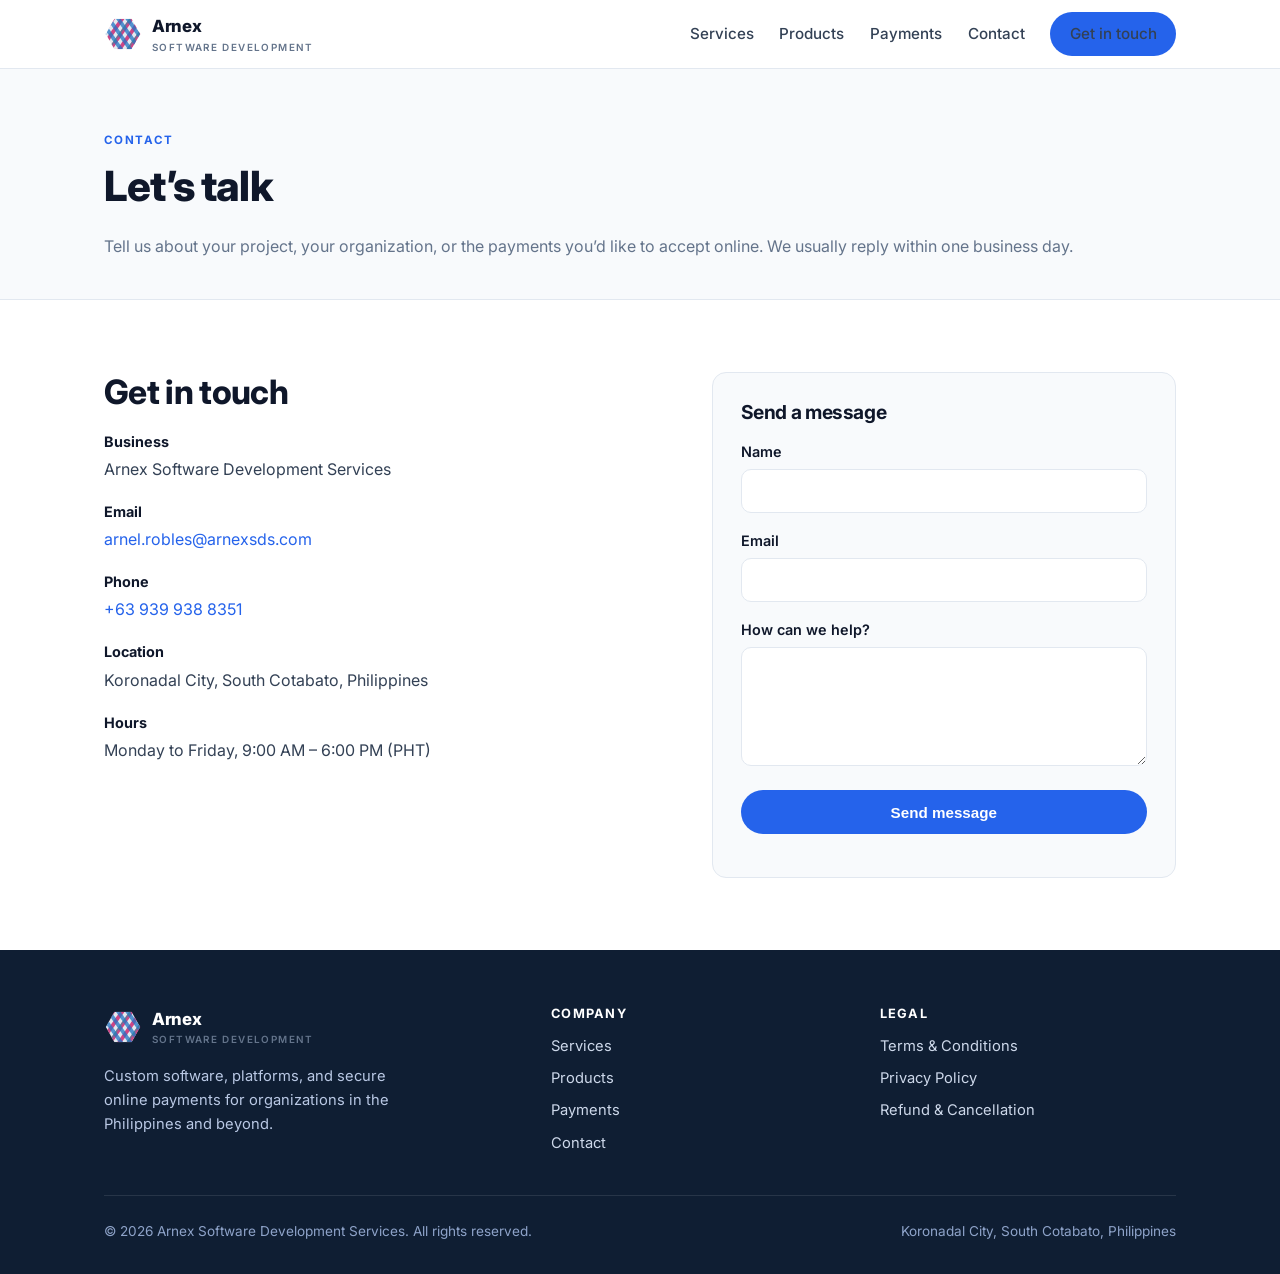
==== contact.html @ 3e8c92bc "Arnex Software Development Services site: landing + compliance pages Static site (HTML/CSS/JS) for a" ====
<!DOCTYPE html>
<html lang="en">
<head>
  <meta charset="UTF-8" />
  <meta name="viewport" content="width=device-width, initial-scale=1.0" />
  <title>Contact — Arnex Software Development Services</title>
  <meta name="description" content="Contact Arnex Software Development Services in Koronadal City, Philippines. Talk to us about software, online payments, subscriptions, and events." />
  <link rel="preconnect" href="https://fonts.googleapis.com" />
  <link rel="preconnect" href="https://fonts.gstatic.com" crossorigin />
  <link href="https://fonts.googleapis.com/css2?family=Inter:wght@400;500;600;700;800&display=swap" rel="stylesheet" />
  <link rel="stylesheet" href="/styles.css" />
  <link rel="icon" type="image/svg+xml" href="/assets/logo.svg" />
</head>
<body>

  <header class="site-header">
    <div class="wrap">
      <a class="brand" href="/">
        <img class="logo" src="/assets/logo.svg" alt="Arnex logo" width="38" height="38" />
        <span><span class="brand-name">Arnex</span><span class="brand-sub">Software Development</span></span>
      </a>
      <button class="nav-toggle" aria-label="Toggle menu" aria-expanded="false">☰</button>
      <nav class="nav">
        <a href="/services.html">Services</a>
        <a href="/#products">Products</a>
        <a href="/#payments">Payments</a>
        <a href="/contact.html">Contact</a>
        <a class="btn btn-primary" href="/contact.html">Get in touch</a>
      </nav>
    </div>
  </header>

  <div class="page-head">
    <div class="wrap">
      <span class="eyebrow">Contact</span>
      <h1>Let’s talk</h1>
      <p>Tell us about your project, your organization, or the payments you’d like to accept online. We usually reply within one business day.</p>
    </div>
  </div>

  <section>
    <div class="wrap">
      <div class="contact-grid">

        <!-- Contact details -->
        <div>
          <h2>Get in touch</h2>
          <dl class="contact-info">
            <dt>Business</dt>
            <dd>Arnex Software Development Services</dd>

            <dt>Email</dt>
            <dd><a data-email data-user="arnel.robles" data-domain="arnexsds.com" href="#">loading…</a></dd>

            <dt>Phone</dt>
            <dd><a data-phone="+639399388351" data-display="+63 939 938 8351" href="#">loading…</a></dd>

            <dt>Location</dt>
            <dd>Koronadal City, South Cotabato, Philippines</dd>

            <dt>Hours</dt>
            <dd>Monday to Friday, 9:00 AM – 6:00 PM (PHT)</dd>
          </dl>
        </div>

        <!-- Contact form -->
        <div>
          <div class="card" style="background:var(--bg-soft);">
            <h3 style="margin-bottom:1rem;">Send a message</h3>
            <form id="contact-form" data-access-key="YOUR_WEB3FORMS_ACCESS_KEY">
              <!-- honeypot: hidden from humans, catches bots -->
              <label style="display:none;" aria-hidden="true">Leave this empty <input type="checkbox" name="botcheck" tabindex="-1" autocomplete="off" /></label>
              <input type="hidden" name="subject" value="New enquiry from arnexsds.com" />
              <input type="hidden" name="from_name" value="Arnex website" />

              <div class="field">
                <label for="name">Name</label>
                <input id="name" name="name" type="text" required autocomplete="name" />
              </div>
              <div class="field">
                <label for="email">Email</label>
                <input id="email" name="email" type="email" required autocomplete="email" />
              </div>
              <div class="field">
                <label for="message">How can we help?</label>
                <textarea id="message" name="message" rows="5" required></textarea>
              </div>
              <button class="btn btn-primary" type="submit" style="width:100%;">Send message</button>
              <p id="form-status" role="status" aria-live="polite" style="margin:0.9rem 0 0;font-size:0.9rem;color:var(--muted);"></p>
            </form>
          </div>
        </div>

      </div>
    </div>
  </section>

  <footer class="site-footer">
    <div class="wrap">
      <div class="footer-top">
        <div>
          <a class="brand" href="/"><img class="logo" src="/assets/logo.svg" alt="Arnex logo" width="38" height="38" /><span><span class="brand-name">Arnex</span><span class="brand-sub">Software Development</span></span></a>
          <p style="margin-top:1rem;max-width:34ch;">Custom software, platforms, and secure online payments for organizations in the Philippines and beyond.</p>
        </div>
        <div>
          <h4>Company</h4>
          <ul>
            <li><a href="/services.html">Services</a></li>
            <li><a href="/#products">Products</a></li>
            <li><a href="/#payments">Payments</a></li>
            <li><a href="/contact.html">Contact</a></li>
          </ul>
        </div>
        <div>
          <h4>Legal</h4>
          <ul>
            <li><a href="/terms.html">Terms &amp; Conditions</a></li>
            <li><a href="/privacy.html">Privacy Policy</a></li>
            <li><a href="/refund.html">Refund &amp; Cancellation</a></li>
          </ul>
        </div>
      </div>
      <div class="footer-bottom">
        <span>© <span data-year>2026</span> Arnex Software Development Services. All rights reserved.</span>
        <span>Koronadal City, South Cotabato, Philippines</span>
      </div>
    </div>
  </footer>

  <script src="/main.js" defer></script>
</body>
</html>
---- styles.css ----
/* Arnex Software Development Services — shared styles */
:root {
  --navy: #0f1e33;
  --navy-2: #16294a;
  --blue: #2563eb;
  --blue-dark: #1d4ed8;
  --ink: #0f172a;
  --text: #334155;
  --muted: #64748b;
  --line: #e2e8f0;
  --bg: #ffffff;
  --bg-soft: #f8fafc;
  --radius: 14px;
  --shadow: 0 10px 30px -12px rgba(15, 30, 51, 0.18);
  --wrap: 1120px;
  --font: "Inter", -apple-system, BlinkMacSystemFont, "Segoe UI", Roboto, Helvetica, Arial, sans-serif;
}

* { box-sizing: border-box; }

html { scroll-behavior: smooth; }

body {
  margin: 0;
  font-family: var(--font);
  color: var(--text);
  background: var(--bg);
  line-height: 1.65;
  -webkit-font-smoothing: antialiased;
}

h1, h2, h3, h4 { color: var(--ink); line-height: 1.2; letter-spacing: -0.02em; margin: 0 0 0.5em; }
h1 { font-size: clamp(2rem, 4.5vw, 3.1rem); font-weight: 800; }
h2 { font-size: clamp(1.5rem, 3vw, 2.1rem); font-weight: 750; }
h3 { font-size: 1.2rem; font-weight: 700; }
p { margin: 0 0 1rem; }
a { color: var(--blue); text-decoration: none; }
a:hover { text-decoration: underline; }

.wrap { max-width: var(--wrap); margin: 0 auto; padding: 0 24px; }

.eyebrow {
  display: inline-block;
  font-size: 0.72rem;
  font-weight: 700;
  letter-spacing: 0.12em;
  text-transform: uppercase;
  color: var(--blue);
  margin-bottom: 0.75rem;
}

/* ---------- Buttons ---------- */
.btn {
  display: inline-block;
  padding: 0.8rem 1.5rem;
  border-radius: 999px;
  font-weight: 600;
  font-size: 0.95rem;
  border: 1px solid transparent;
  cursor: pointer;
  transition: background 0.2s, border-color 0.2s, color 0.2s, transform 0.2s;
}
.btn:hover { text-decoration: none; transform: translateY(-1px); }
.btn-primary { background: var(--blue); color: #fff; }
.btn-primary:hover { background: var(--blue-dark); color: #fff; }
.btn-ghost { background: transparent; color: var(--ink); border-color: var(--line); }
.btn-ghost:hover { border-color: var(--blue); color: var(--blue); }
.btn-light { background: #fff; color: var(--navy); }
.btn-light:hover { background: #eef2ff; color: var(--navy); }
.btn-outline-light { background: transparent; color: #fff; border-color: rgba(255,255,255,0.4); }
.btn-outline-light:hover { border-color: #fff; color: #fff; }

/* ---------- Header ---------- */
.site-header {
  position: sticky;
  top: 0;
  z-index: 50;
  background: rgba(255, 255, 255, 0.9);
  backdrop-filter: saturate(180%) blur(10px);
  border-bottom: 1px solid var(--line);
}
.site-header .wrap {
  display: flex;
  align-items: center;
  justify-content: space-between;
  height: 68px;
}
.brand { display: flex; align-items: center; gap: 10px; font-weight: 800; color: var(--ink); letter-spacing: -0.02em; }
.brand:hover { text-decoration: none; }
.brand .logo {
  width: 34px; height: 34px; border-radius: 9px;
  background: linear-gradient(135deg, var(--blue), var(--navy));
  color: #fff; display: grid; place-items: center; font-weight: 800; font-size: 1rem;
}
.brand img.logo {
  width: 38px; height: 38px; border-radius: 8px;
  background: none; object-fit: contain; display: block;
}
.brand .brand-name { font-size: 1.05rem; }
.brand .brand-sub { display: block; font-size: 0.62rem; font-weight: 600; letter-spacing: 0.14em; text-transform: uppercase; color: var(--muted); margin-top: -2px; }
.nav { display: flex; align-items: center; gap: 1.6rem; }
.nav a { color: var(--text); font-weight: 500; font-size: 0.95rem; }
.nav a:hover { color: var(--blue); text-decoration: none; }
.nav .btn { padding: 0.55rem 1.15rem; }
.nav-toggle { display: none; background: none; border: 0; font-size: 1.5rem; color: var(--ink); cursor: pointer; }

@media (max-width: 820px) {
  .nav { display: none; position: absolute; top: 68px; left: 0; right: 0; flex-direction: column; align-items: stretch; gap: 0; background: #fff; border-bottom: 1px solid var(--line); padding: 0.5rem 0; }
  .nav.open { display: flex; }
  .nav a { padding: 0.8rem 24px; }
  .nav .btn { margin: 0.5rem 24px; text-align: center; }
  .nav-toggle { display: block; }
}

/* ---------- Hero ---------- */
.hero {
  background: radial-gradient(1200px 500px at 80% -10%, #1e3a68 0%, var(--navy) 55%);
  color: #e6eefc;
  padding: 5.5rem 0 5rem;
}
.hero h1 { color: #fff; max-width: 16ch; }
.hero .lede { font-size: 1.2rem; color: #b9c8e4; max-width: 46ch; margin: 1.25rem 0 2rem; }
.hero .actions { display: flex; flex-wrap: wrap; gap: 0.8rem; }
.hero .trustline { margin-top: 2.5rem; font-size: 0.85rem; color: #8ea3c9; display: flex; flex-wrap: wrap; gap: 0.4rem 1.5rem; }
.hero .trustline span { display: inline-flex; align-items: center; gap: 0.4rem; }

/* ---------- Sections ---------- */
section { padding: 4.5rem 0; }
.section-head { max-width: 640px; margin-bottom: 2.5rem; }
.section-head.center { margin-left: auto; margin-right: auto; text-align: center; }
.section-head p { color: var(--muted); font-size: 1.05rem; margin: 0; }
.bg-soft { background: var(--bg-soft); }

/* ---------- Grid + cards ---------- */
.grid { display: grid; gap: 1.25rem; }
.grid.cols-3 { grid-template-columns: repeat(auto-fit, minmax(280px, 1fr)); }
.grid.cols-2 { grid-template-columns: repeat(auto-fit, minmax(320px, 1fr)); }

.card {
  background: #fff;
  border: 1px solid var(--line);
  border-radius: var(--radius);
  padding: 1.75rem;
  transition: box-shadow 0.2s, transform 0.2s, border-color 0.2s;
}
.card:hover { box-shadow: var(--shadow); transform: translateY(-3px); border-color: #cdd8ea; }
.card .ico {
  width: 46px; height: 46px; border-radius: 11px; margin-bottom: 1rem;
  background: #eef2ff; color: var(--blue);
  display: grid; place-items: center;
}
.card .ico svg { width: 24px; height: 24px; }
.card h3 { margin-bottom: 0.4rem; }
.card p { margin: 0; color: var(--muted); font-size: 0.96rem; }

/* ---------- Steps ---------- */
.steps { counter-reset: step; display: grid; gap: 1rem; grid-template-columns: repeat(auto-fit, minmax(230px, 1fr)); }
.step { position: relative; padding: 1.5rem; border: 1px solid var(--line); border-radius: var(--radius); background: #fff; }
.step::before {
  counter-increment: step; content: "0" counter(step);
  font-weight: 800; color: var(--blue); font-size: 0.9rem; letter-spacing: 0.05em;
}
.step h3 { margin: 0.5rem 0 0.35rem; font-size: 1.05rem; }
.step p { margin: 0; font-size: 0.92rem; color: var(--muted); }

/* ---------- Pricing / product cards ---------- */
.price-card { display: flex; flex-direction: column; }
.price-card .tag { font-size: 0.8rem; font-weight: 700; color: var(--blue); text-transform: uppercase; letter-spacing: 0.08em; }
.price-card ul { list-style: none; padding: 0; margin: 1rem 0 1.5rem; }
.price-card li { padding: 0.4rem 0 0.4rem 1.6rem; position: relative; font-size: 0.95rem; }
.price-card li::before { content: "✓"; position: absolute; left: 0; color: #16a34a; font-weight: 700; }
.price-card .btn { margin-top: auto; text-align: center; }

/* ---------- CTA band ---------- */
.cta-band { background: var(--navy); color: #fff; text-align: center; }
.cta-band h2 { color: #fff; }
.cta-band p { color: #b9c8e4; max-width: 52ch; margin: 0 auto 2rem; }

/* ---------- Legal / prose pages ---------- */
.page-head { background: var(--bg-soft); border-bottom: 1px solid var(--line); padding: 3.5rem 0 2.5rem; }
.page-head h1 { font-size: clamp(1.8rem, 3.5vw, 2.6rem); }
.page-head p { color: var(--muted); margin: 0; }
.prose { max-width: 760px; margin: 0 auto; padding: 3rem 0; }
.prose h2 { font-size: 1.35rem; margin-top: 2.25rem; }
.prose h3 { font-size: 1.1rem; margin-top: 1.5rem; }
.prose ul, .prose ol { padding-left: 1.3rem; }
.prose li { margin-bottom: 0.4rem; }
.prose .updated { color: var(--muted); font-size: 0.9rem; }
.prose .callout { background: var(--bg-soft); border: 1px solid var(--line); border-left: 3px solid var(--blue); border-radius: 8px; padding: 1rem 1.25rem; }
.placeholder { background: #fff7ed; color: #9a3412; padding: 0 4px; border-radius: 4px; font-weight: 600; }

/* ---------- Contact ---------- */
.contact-grid { display: grid; grid-template-columns: 1.1fr 0.9fr; gap: 2.5rem; }
.contact-info dt { font-weight: 700; color: var(--ink); margin-top: 1.1rem; font-size: 0.9rem; }
.contact-info dd { margin: 0.15rem 0 0; color: var(--text); }
.field { margin-bottom: 1rem; }
.field label { display: block; font-weight: 600; font-size: 0.9rem; color: var(--ink); margin-bottom: 0.35rem; }
.field input, .field textarea {
  width: 100%; padding: 0.7rem 0.85rem; border: 1px solid var(--line); border-radius: 10px;
  font-family: inherit; font-size: 0.95rem; color: var(--ink); background: #fff;
}
.field input:focus, .field textarea:focus { outline: none; border-color: var(--blue); box-shadow: 0 0 0 3px rgba(37, 99, 235, 0.12); }
@media (max-width: 760px) { .contact-grid { grid-template-columns: 1fr; } }

/* ---------- Footer ---------- */
.site-footer { background: var(--navy); color: #b9c8e4; padding: 3.5rem 0 2rem; font-size: 0.92rem; }
.site-footer a { color: #cdd8ea; }
.site-footer a:hover { color: #fff; }
.footer-top { display: grid; grid-template-columns: 1.4fr 1fr 1fr; gap: 2rem; padding-bottom: 2rem; border-bottom: 1px solid rgba(255,255,255,0.1); }
.site-footer .brand .brand-name, .site-footer .brand { color: #fff; }
.site-footer h4 { color: #fff; font-size: 0.8rem; text-transform: uppercase; letter-spacing: 0.1em; margin-bottom: 0.8rem; }
.site-footer ul { list-style: none; padding: 0; margin: 0; }
.site-footer li { margin-bottom: 0.5rem; }
.footer-bottom { padding-top: 1.5rem; display: flex; flex-wrap: wrap; justify-content: space-between; gap: 0.5rem; font-size: 0.85rem; color: #8ea3c9; }
@media (max-width: 760px) { .footer-top { grid-template-columns: 1fr; gap: 1.5rem; } }

/* reveal on scroll */
.reveal { opacity: 0; transform: translateY(16px); transition: opacity 0.6s ease, transform 0.6s ease; }
.reveal.in { opacity: 1; transform: none; }
@media (prefers-reduced-motion: reduce) { .reveal { opacity: 1; transform: none; transition: none; } }
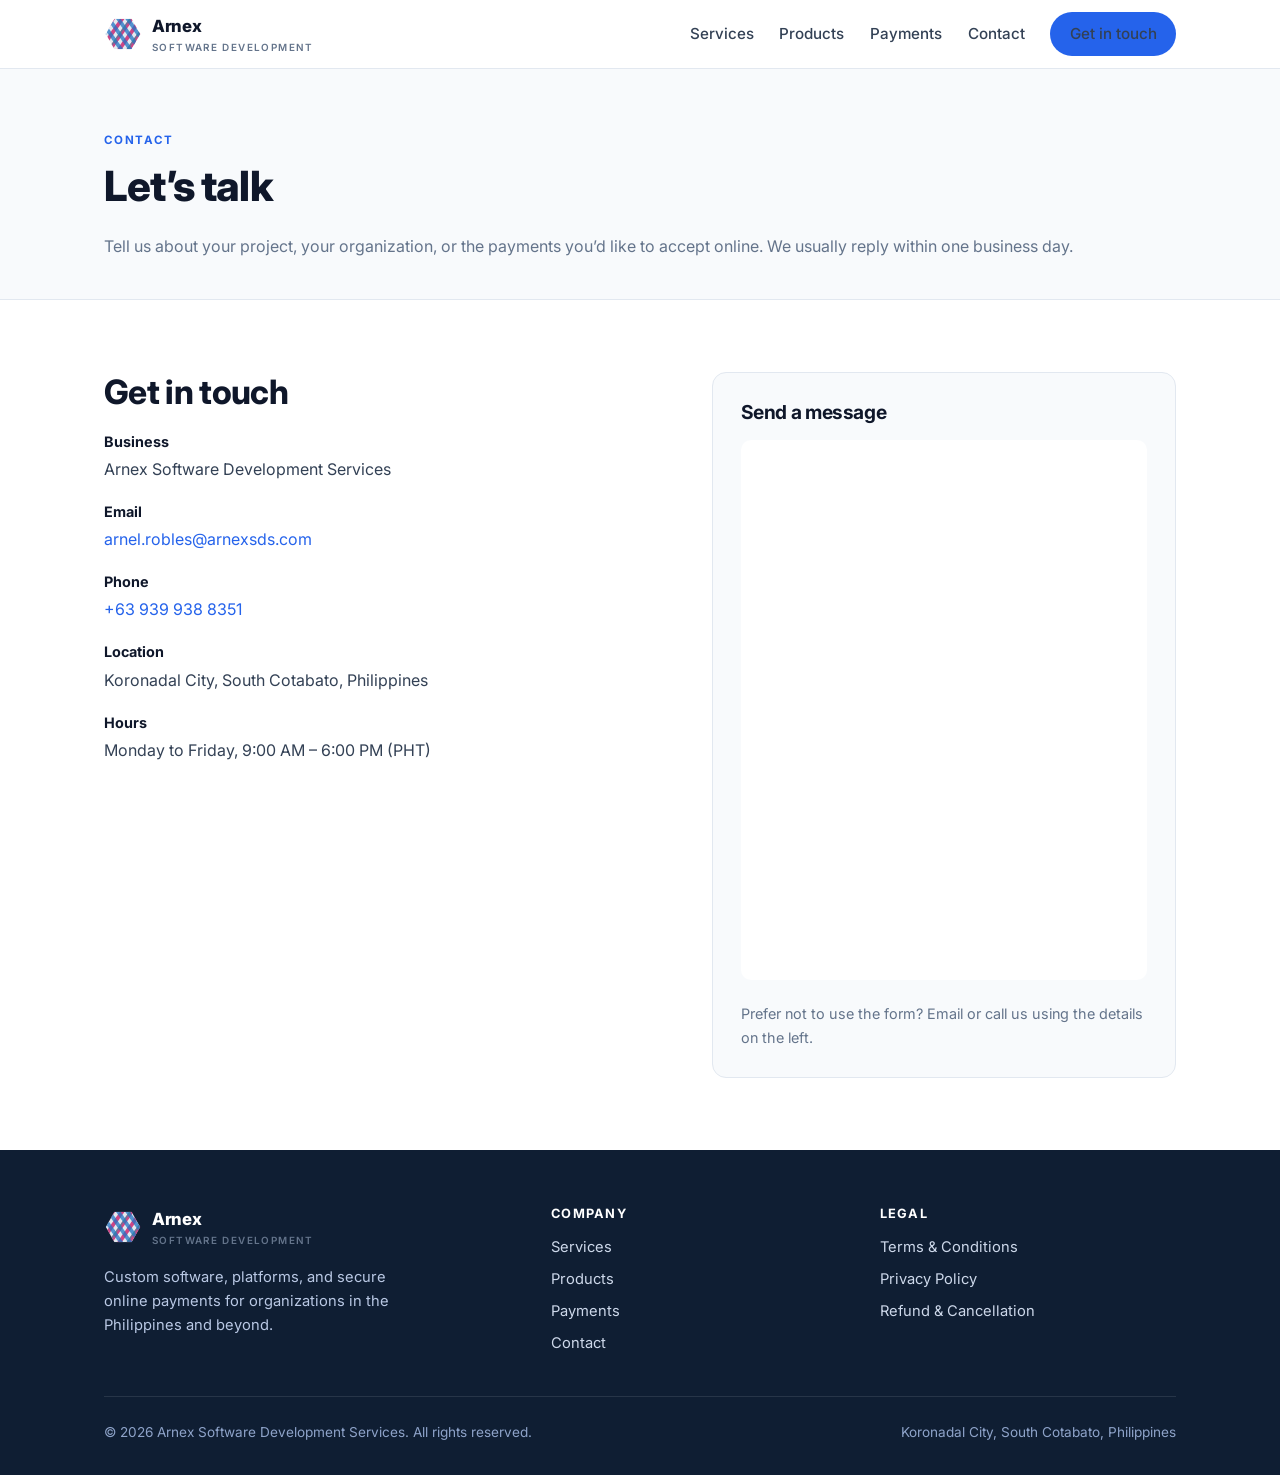
==== commit 4a561b4d: "Contact: use Typeform embed instead of Web3Forms form" ====
--- a/contact.html
+++ b/contact.html
@@ -67,27 +67,15 @@
         <div>
           <div class="card" style="background:var(--bg-soft);">
             <h3 style="margin-bottom:1rem;">Send a message</h3>
-            <form id="contact-form" data-access-key="YOUR_WEB3FORMS_ACCESS_KEY">
-              <!-- honeypot: hidden from humans, catches bots -->
-              <label style="display:none;" aria-hidden="true">Leave this empty <input type="checkbox" name="botcheck" tabindex="-1" autocomplete="off" /></label>
-              <input type="hidden" name="subject" value="New enquiry from arnexsds.com" />
-              <input type="hidden" name="from_name" value="Arnex website" />
-
-              <div class="field">
-                <label for="name">Name</label>
-                <input id="name" name="name" type="text" required autocomplete="name" />
-              </div>
-              <div class="field">
-                <label for="email">Email</label>
-                <input id="email" name="email" type="email" required autocomplete="email" />
-              </div>
-              <div class="field">
-                <label for="message">How can we help?</label>
-                <textarea id="message" name="message" rows="5" required></textarea>
-              </div>
-              <button class="btn btn-primary" type="submit" style="width:100%;">Send message</button>
-              <p id="form-status" role="status" aria-live="polite" style="margin:0.9rem 0 0;font-size:0.9rem;color:var(--muted);"></p>
-            </form>
+            <!-- Typeform embed. Replace YOUR_TYPEFORM_ID with the id from your form's
+                 share link: https://form.typeform.com/to/<ID>  ->  use <ID> below. -->
+            <iframe
+              title="Contact Arnex Software Development Services"
+              src="https://form.typeform.com/to/YOUR_TYPEFORM_ID"
+              style="width:100%;height:540px;border:0;border-radius:10px;background:#fff;"
+              allow="camera; microphone; autoplay; encrypted-media;"
+              loading="lazy"></iframe>
+            <p style="margin:0.9rem 0 0;font-size:0.9rem;color:var(--muted);">Prefer not to use the form? Email or call us using the details on the left.</p>
           </div>
         </div>
 
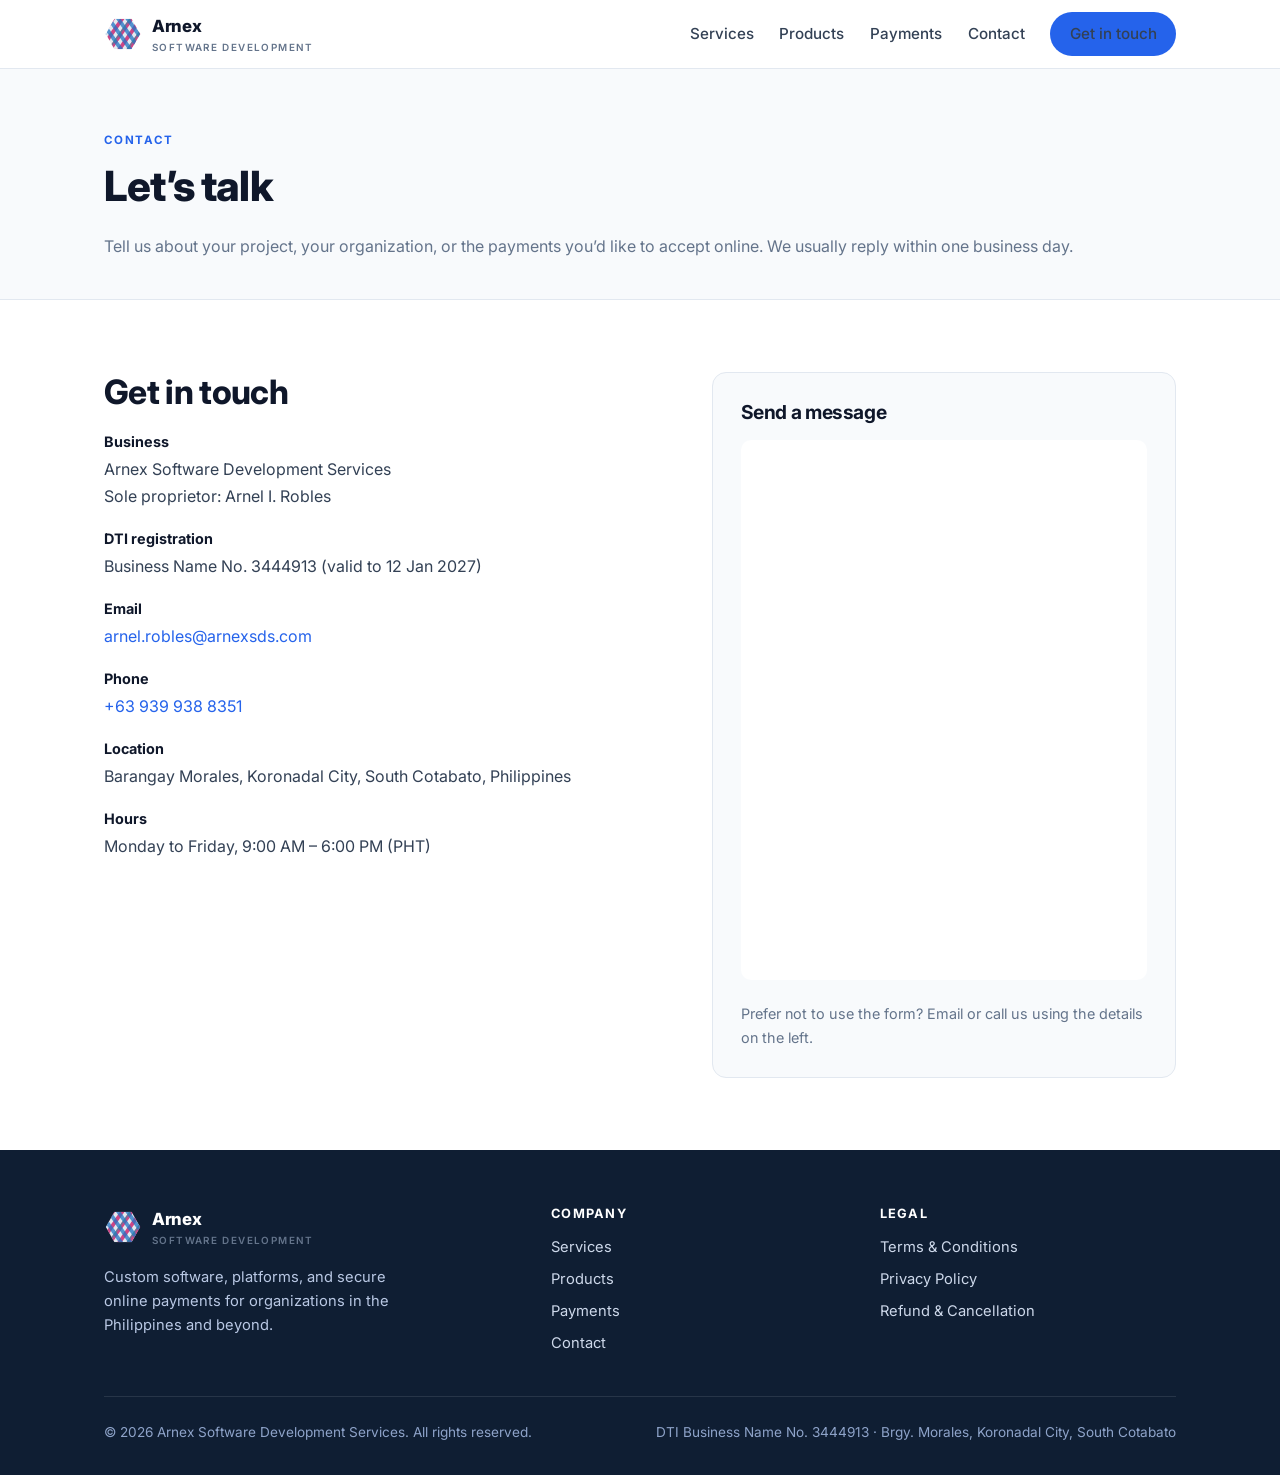
==== commit 7d28590e: "Add DTI registration details (BN 3444913, proprietor, Brgy. Morales address)" ====
--- a/contact.html
+++ b/contact.html
@@ -47,7 +47,10 @@
           <h2>Get in touch</h2>
           <dl class="contact-info">
             <dt>Business</dt>
-            <dd>Arnex Software Development Services</dd>
+            <dd>Arnex Software Development Services<br />Sole proprietor: Arnel I. Robles</dd>
+
+            <dt>DTI registration</dt>
+            <dd>Business Name No. 3444913 (valid to 12 Jan 2027)</dd>
 
             <dt>Email</dt>
             <dd><a data-email data-user="arnel.robles" data-domain="arnexsds.com" href="#">loading…</a></dd>
@@ -56,7 +59,7 @@
             <dd><a data-phone="+639399388351" data-display="+63 939 938 8351" href="#">loading…</a></dd>
 
             <dt>Location</dt>
-            <dd>Koronadal City, South Cotabato, Philippines</dd>
+            <dd>Barangay Morales, Koronadal City, South Cotabato, Philippines</dd>
 
             <dt>Hours</dt>
             <dd>Monday to Friday, 9:00 AM – 6:00 PM (PHT)</dd>
@@ -67,11 +70,9 @@
         <div>
           <div class="card" style="background:var(--bg-soft);">
             <h3 style="margin-bottom:1rem;">Send a message</h3>
-            <!-- Typeform embed. Replace YOUR_TYPEFORM_ID with the id from your form's
-                 share link: https://form.typeform.com/to/<ID>  ->  use <ID> below. -->
             <iframe
               title="Contact Arnex Software Development Services"
-              src="https://form.typeform.com/to/YOUR_TYPEFORM_ID"
+              src="https://arnelirobles.typeform.com/to/hZPxpNjz"
               style="width:100%;height:540px;border:0;border-radius:10px;background:#fff;"
               allow="camera; microphone; autoplay; encrypted-media;"
               loading="lazy"></iframe>
@@ -110,7 +111,7 @@
       </div>
       <div class="footer-bottom">
         <span>© <span data-year>2026</span> Arnex Software Development Services. All rights reserved.</span>
-        <span>Koronadal City, South Cotabato, Philippines</span>
+        <span>DTI Business Name No. 3444913 · Brgy. Morales, Koronadal City, South Cotabato</span>
       </div>
     </div>
   </footer>
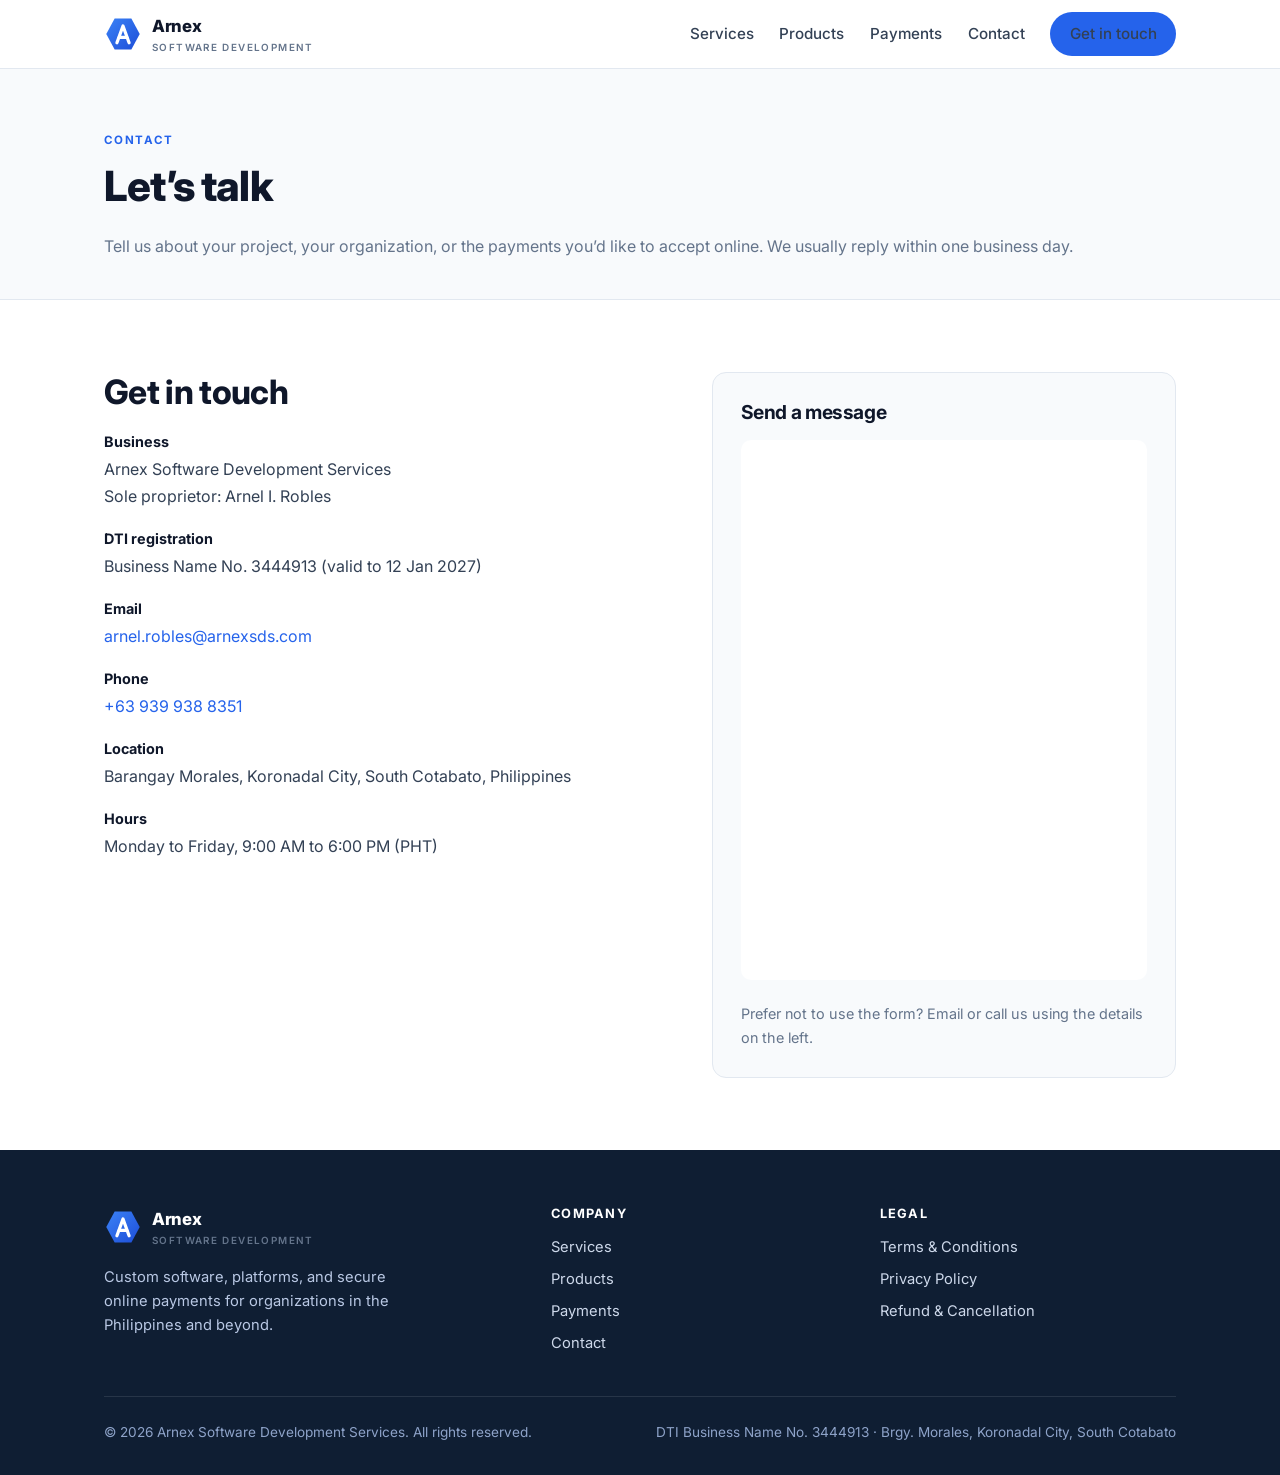
==== commit ff3ff1fa: "Remove all em/en dashes from copy, titles, and comments" ====
--- a/contact.html
+++ b/contact.html
@@ -3,7 +3,7 @@
 <head>
   <meta charset="UTF-8" />
   <meta name="viewport" content="width=device-width, initial-scale=1.0" />
-  <title>Contact — Arnex Software Development Services</title>
+  <title>Contact | Arnex Software Development Services</title>
   <meta name="description" content="Contact Arnex Software Development Services in Koronadal City, Philippines. Talk to us about software, online payments, subscriptions, and events." />
   <link rel="preconnect" href="https://fonts.googleapis.com" />
   <link rel="preconnect" href="https://fonts.gstatic.com" crossorigin />
@@ -62,7 +62,7 @@
             <dd>Barangay Morales, Koronadal City, South Cotabato, Philippines</dd>
 
             <dt>Hours</dt>
-            <dd>Monday to Friday, 9:00 AM – 6:00 PM (PHT)</dd>
+            <dd>Monday to Friday, 9:00 AM to 6:00 PM (PHT)</dd>
           </dl>
         </div>
 
--- a/styles.css
+++ b/styles.css
@@ -1,4 +1,4 @@
-/* Arnex Software Development Services — shared styles */
+/* Arnex Software Development Services - shared styles */
 :root {
   --navy: #0f1e33;
   --navy-2: #16294a;
